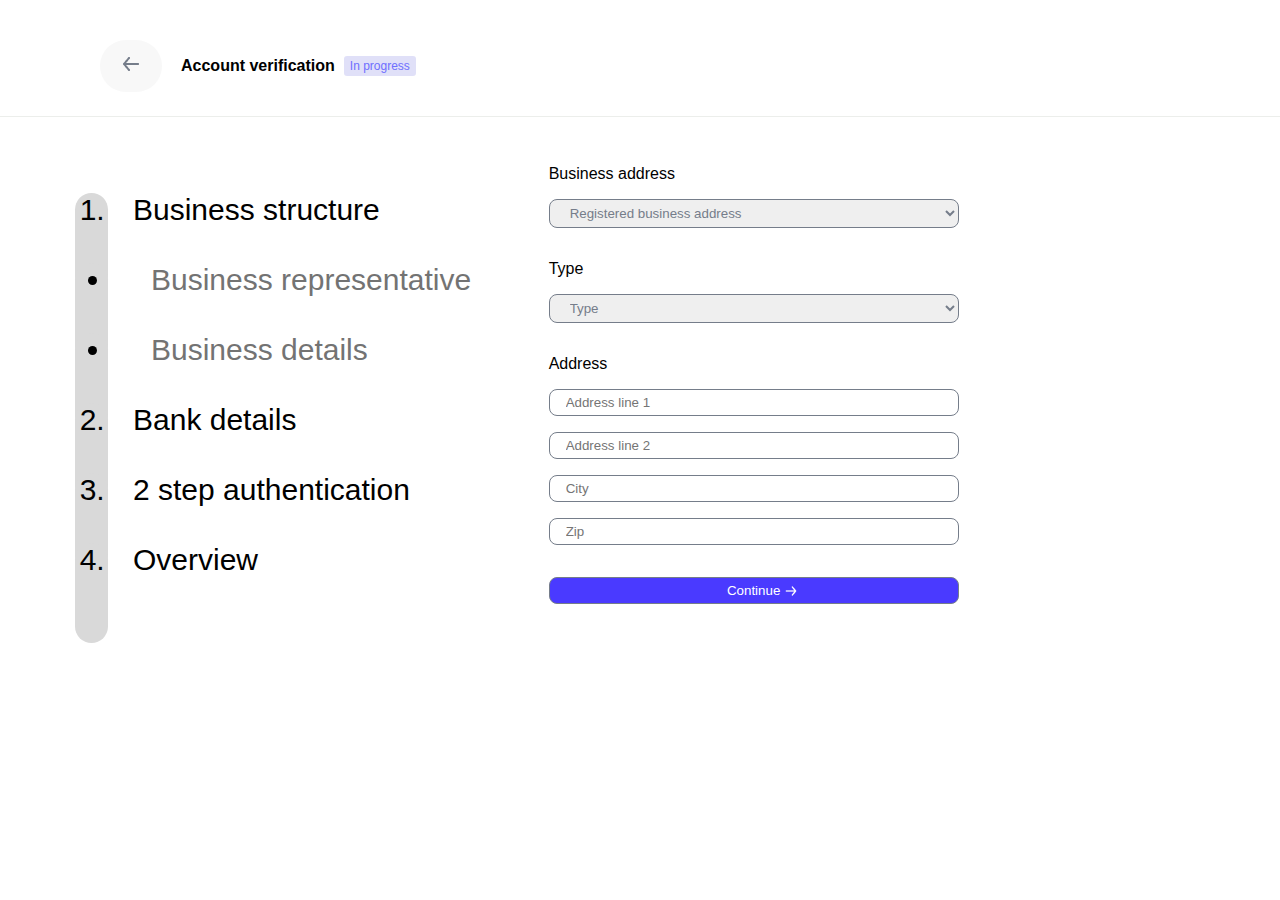
==== index.html @ 271a73e8 "ok" ====
<!doctype html>
<html>
    <head>
        <link rel="preconnect" href="https://fonts.googleapis.com">
        <link rel="preconnect" href="https://fonts.gstatic.com" crossorigin>
        <title>account_verification</title>
        <link rel="stylesheet" href="assets/css/style.css">
    </head>
    <body>
        <div class="main">
            <header>
                <div class="header-aria">
                    <span class="left-arrow">
                        <img src="assets/icon/arrow-left.png" alt="">
                    </span>
                    <h3>Account verification</h3>
                    <p class="progress">In progress</p>
                </div>
            </header>
            <div class="border"></div>  
            <div class="contain">
                <div class="list-item">
                   <ol><span class="list-color"></span>
                        <li>
                            <a href="">Business structure</a>
                        </li>
                        <ul>
                            <li class="style-dot">
                                <a class="ul-list" href="">Business representative</a>
                            </li>
                            <li class="style-dot">
                                <a class="ul-list" href="">Business details</a>
                            </li>
                        </ul>
                            <li><a href="">Bank details</a></li>
                            <li><a href="">2 step authentication</a></li>
                            <li><a href="">Overview</a></li>
                    </ol>
                    <span class="list-background"></span>
                </div>
                <div class="form-aria">
                    <form action="">
                        <label for="address">Business address</label><br>
                            <select name="Registered business address" id="">
                            <option value="Registered business address">Registered business address</option>
                            <option value="Registered business address">address line 2</option>
                            <option value="Registered business address">address line 3</option><br>
                        </select><br>
                        <label for="Type">Type</label><br>
                        <select name="Type" id="">
                                <option value="Type">Type</option>
                                <option value="Type">Type 2</option>
                                <option value="Type">Type 3</option>
                        </select><br>
                        <div class="div-contein">
                            <label for="Address">Address</label><br>
                            <input type="text" placeholder="Address line 1"><br>
                            <input type="text" placeholder="Address line 2"><br>
                            <input type="text" placeholder="City"><br>
                            <input type="text" placeholder="Zip"><br>
                        </div>
                        <div class="C-button">
                            <input class="Continue-button" type="submit" value="Continue">
                            <img class="button-icon" src="assets/icon/arrow-right.png" alt="">
                        </div>
                    </form>
                </div>
            </div>
        </div>
    </body>
</html>
---- assets/css/style.css ----
*{
    margin: 0;
    padding: 0;
    box-sizing: border-box;
    font-family: "Inter", sans-serif;
}
.header-aria{
    display: flex;
    margin-top: 40px;
    margin-left: 100px;
    align-items: center;
}
.left-arrow{
    background: #F8F8F8;
    width: 62px;
    padding: 12px 19px;
    border-radius: 99px;
}
h3{
    font-size: 16px;
    margin-left: 19px;
}

.progress{
    background: rgb(85 82 217 / 18%);
    font-size: 12px;
    margin: 9px;
    padding: 3px 6px;
    border-radius: 3px;
    color: #6F6FFF;
}
.border{
    border-bottom:1px solid #ECEEEB;
    margin-top: 24px;
}
.list-item{
    display: inline-block;
    margin-top: 40px;
    vertical-align: top;
}
.contain{
    padding-left: 113px;
}
form{
    width: 410px;
}
.form-aria{
    display:inline-block;
    margin-top: 48px;
    margin-left: 73px;
}
input,select{
    width: 410px;
    padding: 5px 16px;
    border: 1px solid #757D8A;
    border-radius: 8px;
    margin-top: 16px;
    color: #757D8A;
}
select{
    margin-bottom: 32px;
}
label{
    padding-top: 32px;
    padding-bottom: 16px;
}
.Continue-button{
    background: #4A3AFF;
    color: #ffffff;
}
.C-button{
    position: relative;
    margin-top: 16px;
}
.button-icon{
    position: absolute;
    top: 22px;
    right: 160px;
}
li{
    margin-top: 36px;
    font-size: 30px;
}
a{
    margin-left: 20px;
    text-decoration: none;
    font-weight: 500;
    color: #000;
}
a.ul-list{
    margin-left: 38px;
    color: #737373;
    margin-top: 6px;
}
li::before{
    content: "";
    position: absolute;
    background-color: #D9D9D9;
    width: 33px;
    height: 100px;
    left: 75px;
    border-radius: 50px;
    z-index: -1;
}
ul{
    list-style-type: disc;
    
}
.list-color::after{
    width: 26px;
    height: 26px;
    background-color: #4A3AFF;
}
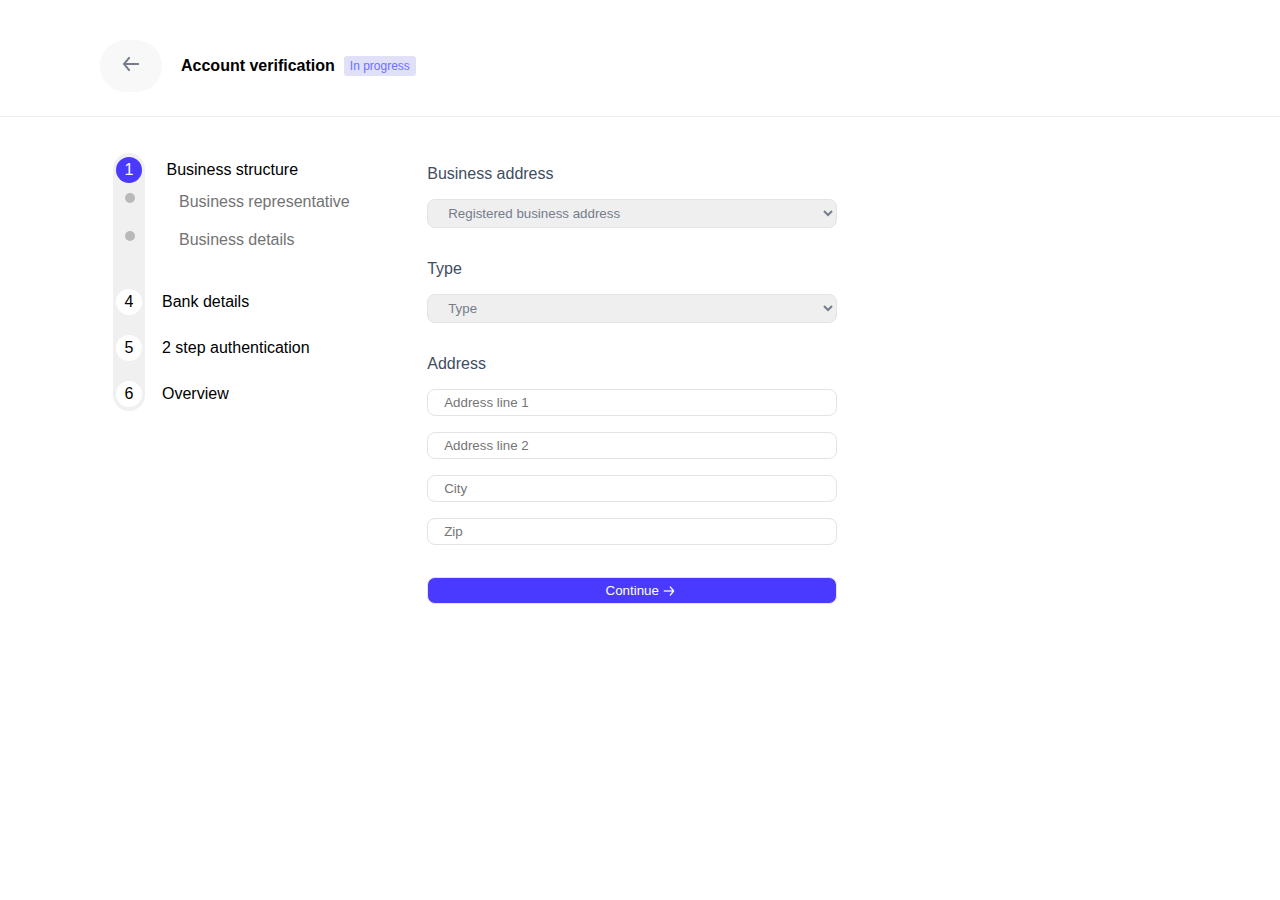
==== commit 34cd4889: "account verification form" ====
--- a/index.html
+++ b/index.html
@@ -19,22 +19,23 @@
             </header>
             <div class="border"></div>  
             <div class="contain">
-                <div class="list-item">
-                   <ol><span class="list-color"></span>
-                        <li>
+                <div class="list-item list-asid">
+                   <ol>
+                        <li class="li-color">
                             <a href="">Business structure</a>
+                            <ul>
+                                <li class="style-dot">
+                                    <a class="ul-list" href="">Business representative</a>
+                                </li>
+                                <li class="style-dot">
+                                    <a class="ul-list" href="">Business details</a>
+                                </li>
+                            </ul>
                         </li>
-                        <ul>
-                            <li class="style-dot">
-                                <a class="ul-list" href="">Business representative</a>
-                            </li>
-                            <li class="style-dot">
-                                <a class="ul-list" href="">Business details</a>
-                            </li>
-                        </ul>
+                        
                             <li><a href="">Bank details</a></li>
                             <li><a href="">2 step authentication</a></li>
-                            <li><a href="">Overview</a></li>
+                            <li class="li-last"><a href="">Overview</a></li>
                     </ol>
                     <span class="list-background"></span>
                 </div>
--- a/assets/css/style.css
+++ b/assets/css/style.css
@@ -52,7 +52,7 @@
 input,select{
     width: 410px;
     padding: 5px 16px;
-    border: 1px solid #757D8A;
+    border: 1px solid #E1E3E6;
     border-radius: 8px;
     margin-top: 16px;
     color: #757D8A;
@@ -63,6 +63,8 @@
 label{
     padding-top: 32px;
     padding-bottom: 16px;
+    color: #404D61;
+    font-weight: 500;
 }
 .Continue-button{
     background: #4A3AFF;
@@ -71,43 +73,83 @@
 .C-button{
     position: relative;
     margin-top: 16px;
+    margin-bottom: 25px;
 }
 .button-icon{
     position: absolute;
     top: 22px;
     right: 160px;
 }
+a{
+    text-decoration: none;
+    padding-left: 20px;
+    color: #000000;
+    display: inline-block;
+}
+ul li a{
+    color: #737373;
+}
+
+ol{
+    counter-reset: my-sec-counter;
+    list-style: none;
+    position: relative;
+}
+
+li::before {
+    counter-increment: my-sec-counter 1;
+    content: "" counter(my-sec-counter) "";
+    display:inline-flex;
+    width: 26px;
+    height: 26px;
+    background: #FFFFFF;
+    border-radius: 50%;
+    align-items:center;
+    justify-content: center;
+
+    
+}
+ul{
+    counter-reset: counter-sec;
+    list-style: none;
+    padding-top: 10px;
+    padding-left: 9px;
+}
+
+ul li::before{
+    display:flex;
+    content: "";
+    width: 10px;
+    height: 10px;
+    background: #B9B9B9;
+    border-radius: 50%;
+    z-index: 5;
+    position: absolute;
+    left: 0;
+}
+.li-color::before{
+    background: #4A3AFF;
+    color: #ffffff;
+   
+}
 li{
-    margin-top: 36px;
-    font-size: 30px;
+    position: relative;
+    padding-left: 3px;
+    padding-bottom: 20px;
 }
-a{
-    margin-left: 20px;
-    text-decoration: none;
-    font-weight: 500;
-    color: #000;
-}
-a.ul-list{
-    margin-left: 38px;
-    color: #737373;
-    margin-top: 6px;
-}
-li::before{
+ol::before {
     content: "";
     position: absolute;
-    background-color: #D9D9D9;
-    width: 33px;
-    height: 100px;
-    left: 75px;
+    width: 32px;
+    left: 0;
+    top: -4px;
+    height: 100%;
+    background: rgba(217, 217, 217, 0.403);
     border-radius: 50px;
-    z-index: -1;
 }
-ul{
-    list-style-type: disc;
-    
+.li-last{
+    padding-bottom: 8px;
 }
-.list-color::after{
-    width: 26px;
-    height: 26px;
-    background-color: #4A3AFF;
+.style-dot{
+    padding-left: 34px;
 }
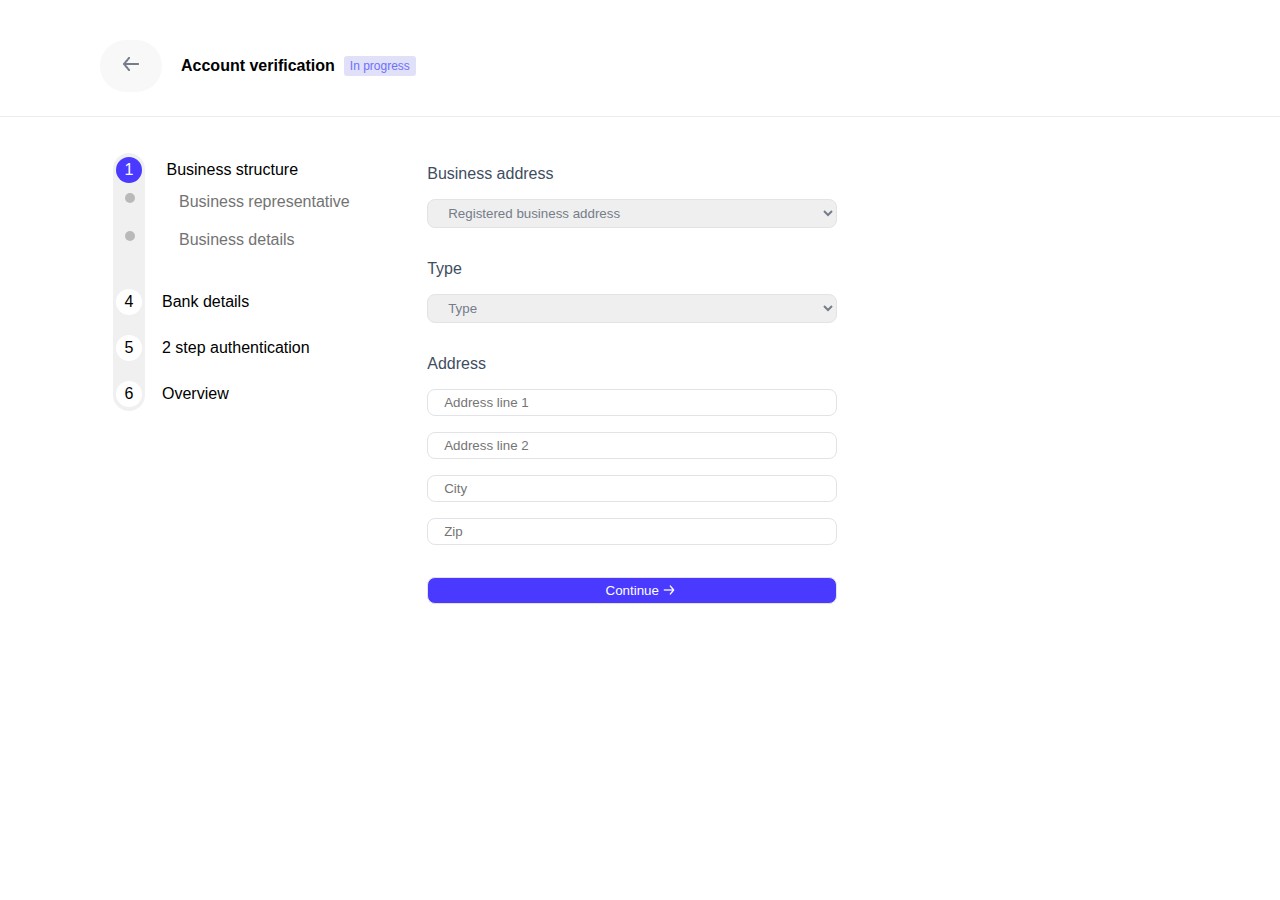
==== commit bdc173fe: "account verification form 4 page design" ====
--- a/index.html
+++ b/index.html
@@ -3,17 +3,15 @@
     <head>
         <link rel="preconnect" href="https://fonts.googleapis.com">
         <link rel="preconnect" href="https://fonts.gstatic.com" crossorigin>
-        <title>account_verification</title>
+        <title>Business structure</title>
         <link rel="stylesheet" href="assets/css/style.css">
     </head>
     <body>
         <div class="main">
             <header>
                 <div class="header-aria">
-                    <span class="left-arrow">
-                        <img src="assets/icon/arrow-left.png" alt="">
-                    </span>
-                    <h3>Account verification</h3>
+                    <a class="left-arrow" href="#"><img src="assets/icon/arrow-left.png" alt="back button"></a>
+                        <h3>Account verification</h3>
                     <p class="progress">In progress</p>
                 </div>
             </header>
@@ -32,7 +30,6 @@
                                 </li>
                             </ul>
                         </li>
-                        
                             <li><a href="">Bank details</a></li>
                             <li><a href="">2 step authentication</a></li>
                             <li class="li-last"><a href="">Overview</a></li>
@@ -41,19 +38,21 @@
                 </div>
                 <div class="form-aria">
                     <form action="">
-                        <label for="address">Business address</label><br>
-                            <select name="Registered business address" id="">
-                            <option value="Registered business address">Registered business address</option>
-                            <option value="Registered business address">address line 2</option>
-                            <option value="Registered business address">address line 3</option><br>
-                        </select><br>
-                        <label for="Type">Type</label><br>
-                        <select name="Type" id="">
+                        <div class="select-div">
+                            <label for="address">Business address</label><br>
+                                <select class="select-contein" name="Registered business address" id="">
+                                    <option value="Registered business address">Registered business address</option>
+                                    <option value="Registered business address">address line 2</option>
+                                <option value="Registered business address">address line 3</option><br>
+                            </select><br>
+                            <label for="Type">Type</label><br>
+                            <select class="select-contein" name="Type" id="">
                                 <option value="Type">Type</option>
                                 <option value="Type">Type 2</option>
                                 <option value="Type">Type 3</option>
-                        </select><br>
-                        <div class="div-contein">
+                            </select><br>
+                        </div>
+                        <div class="address">
                             <label for="Address">Address</label><br>
                             <input type="text" placeholder="Address line 1"><br>
                             <input type="text" placeholder="Address line 2"><br>
--- a/assets/css/style.css
+++ b/assets/css/style.css
@@ -20,7 +20,6 @@
     font-size: 16px;
     margin-left: 19px;
 }
-
 .progress{
     background: rgb(85 82 217 / 18%);
     font-size: 12px;
@@ -54,10 +53,16 @@
     padding: 5px 16px;
     border: 1px solid #E1E3E6;
     border-radius: 8px;
+    color: #757D8A;
+}
+input{
     margin-top: 16px;
-    color: #757D8A;
 }
 select{
+    margin-top: 16px;
+    
+}
+.select-contein{
     margin-bottom: 32px;
 }
 label{
@@ -72,12 +77,11 @@
 }
 .C-button{
     position: relative;
-    margin-top: 16px;
     margin-bottom: 25px;
 }
 .button-icon{
     position: absolute;
-    top: 22px;
+    top: 21px;
     right: 160px;
 }
 a{
@@ -106,8 +110,7 @@
     border-radius: 50%;
     align-items:center;
     justify-content: center;
-
-    
+    cursor: pointer;
 }
 ul{
     counter-reset: counter-sec;
@@ -126,6 +129,7 @@
     z-index: 5;
     position: absolute;
     left: 0;
+    cursor: pointer;
 }
 .li-color::before{
     background: #4A3AFF;
@@ -153,3 +157,62 @@
 .style-dot{
     padding-left: 34px;
 }
+/* business represent */
+.check-icon{
+    position: absolute;
+    z-index: 2;
+    padding-left: 2px;
+}
+.business-check{
+    width: 27px;
+    height: 27px;
+}
+.green::before{
+    background: #4ADE80;
+    color: #ffffff;
+}
+.green{
+    color: #B9B9B9;
+}
+.blue::before{
+    background: #4A3AFF;
+}
+.blue{
+    color: #4A3AFF;
+}
+.First-name{
+    width: 201px;
+}
+.your-email,.div-contein{
+    padding-bottom: 32px;
+}
+.address,.phone,.website,.iban,.f-name{
+    padding-bottom: 16px;
+}
+.secure{
+    box-shadow: 0 1px 25px #00000015;
+}
+/* Overview */
+.missing{
+    display: flex;
+    width: 410px;
+    border: 1px solid #EF4444;
+    border-radius: 8px;
+    background: rgba(239, 68, 68, 0.085);
+    justify-content: space-between;
+    padding: 17px 16px;
+}
+.missing p{
+    color: #EF4444;
+
+}
+.add-button{
+    background: #ffffff;
+    border: none;
+    border-radius: 2px;
+    font-size: 12px;
+    padding: 5px;
+}
+.missing{
+    margin-top: 16px;
+}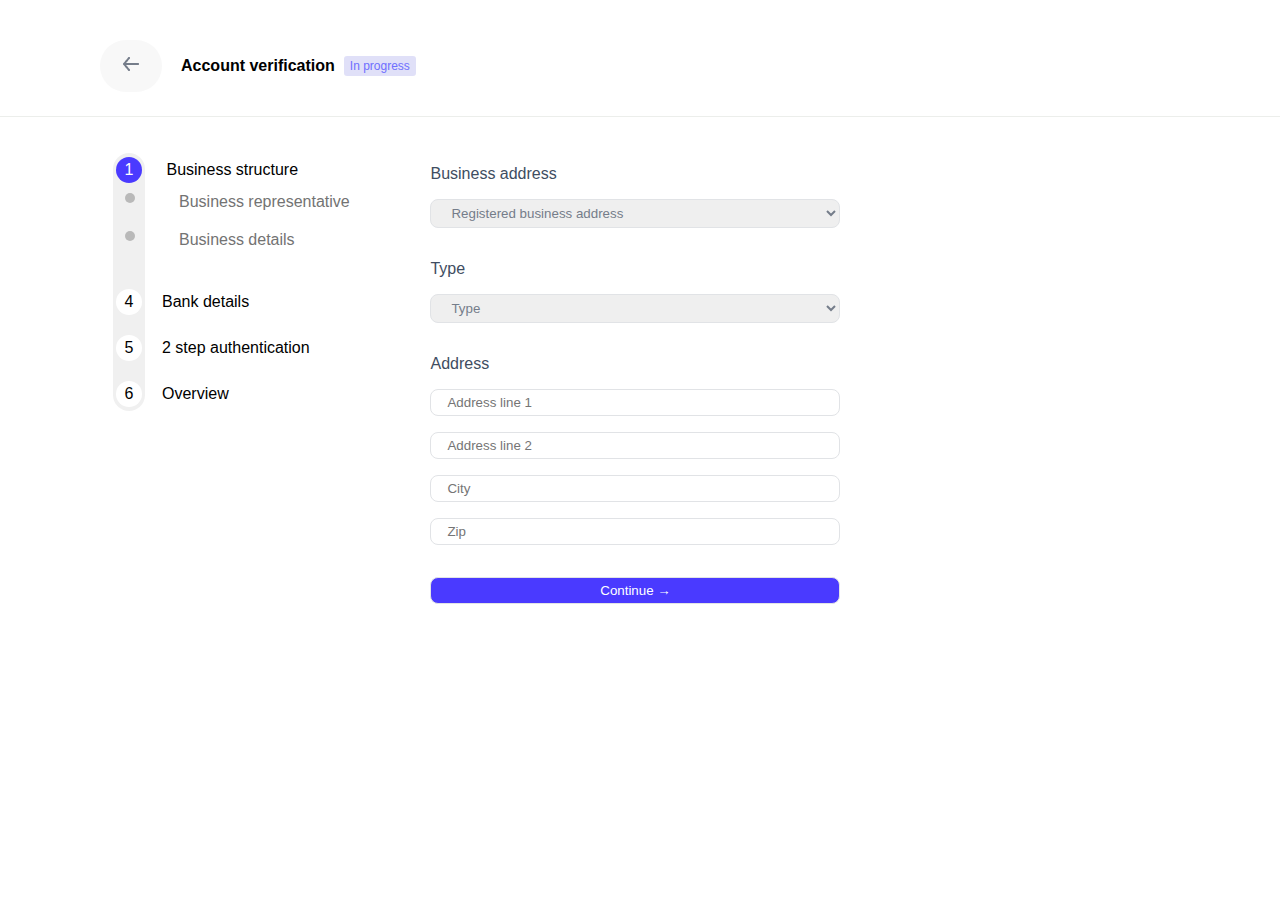
==== commit 203ff2c8: "change continue button icon" ====
--- a/index.html
+++ b/index.html
@@ -5,6 +5,7 @@
         <link rel="preconnect" href="https://fonts.gstatic.com" crossorigin>
         <title>Business structure</title>
         <link rel="stylesheet" href="assets/css/style.css">
+        <meta name="viewport" content="width=device-width, initial-scale=1.0">
     </head>
     <body>
         <div class="main">
@@ -20,19 +21,19 @@
                 <div class="list-item list-asid">
                    <ol>
                         <li class="li-color">
-                            <a href="">Business structure</a>
+                            <a href="./index.html">Business structure</a>
                             <ul>
                                 <li class="style-dot">
-                                    <a class="ul-list" href="">Business representative</a>
+                                    <a class="ul-list" href="./business_representative.html">Business representative</a>
                                 </li>
                                 <li class="style-dot">
-                                    <a class="ul-list" href="">Business details</a>
+                                    <a class="ul-list" href="./business_details.html">Business details</a>
                                 </li>
                             </ul>
                         </li>
-                            <li><a href="">Bank details</a></li>
-                            <li><a href="">2 step authentication</a></li>
-                            <li class="li-last"><a href="">Overview</a></li>
+                            <li><a href="./bank_details.html">Bank details</a></li>
+                            <li><a href="./2_step_authentication.html">2 step authentication</a></li>
+                            <li class="li-last"><a href="./overview.html">Overview</a></li>
                     </ol>
                     <span class="list-background"></span>
                 </div>
@@ -60,8 +61,7 @@
                             <input type="text" placeholder="Zip"><br>
                         </div>
                         <div class="C-button">
-                            <input class="Continue-button" type="submit" value="Continue">
-                            <img class="button-icon" src="assets/icon/arrow-right.png" alt="">
+                            <input class="Continue-button" type="submit" value="Continue &#8594;">
                         </div>
                     </form>
                 </div>
--- a/assets/css/style.css
+++ b/assets/css/style.css
@@ -36,6 +36,7 @@
     display: inline-block;
     margin-top: 40px;
     vertical-align: top;
+    min-width: 240px;
 }
 .contain{
     padding-left: 113px;
@@ -44,12 +45,13 @@
     width: 410px;
 }
 .form-aria{
+    max-width: 410px;
     display:inline-block;
     margin-top: 48px;
     margin-left: 73px;
 }
 input,select{
-    width: 410px;
+    width: 100%;
     padding: 5px 16px;
     border: 1px solid #E1E3E6;
     border-radius: 8px;
@@ -79,11 +81,7 @@
     position: relative;
     margin-bottom: 25px;
 }
-.button-icon{
-    position: absolute;
-    top: 21px;
-    right: 160px;
-}
+
 a{
     text-decoration: none;
     padding-left: 20px;
@@ -215,4 +213,7 @@
 }
 .missing{
     margin-top: 16px;
+}
+.submit{
+    background: rgba(74, 58, 255, 0.50);
 }